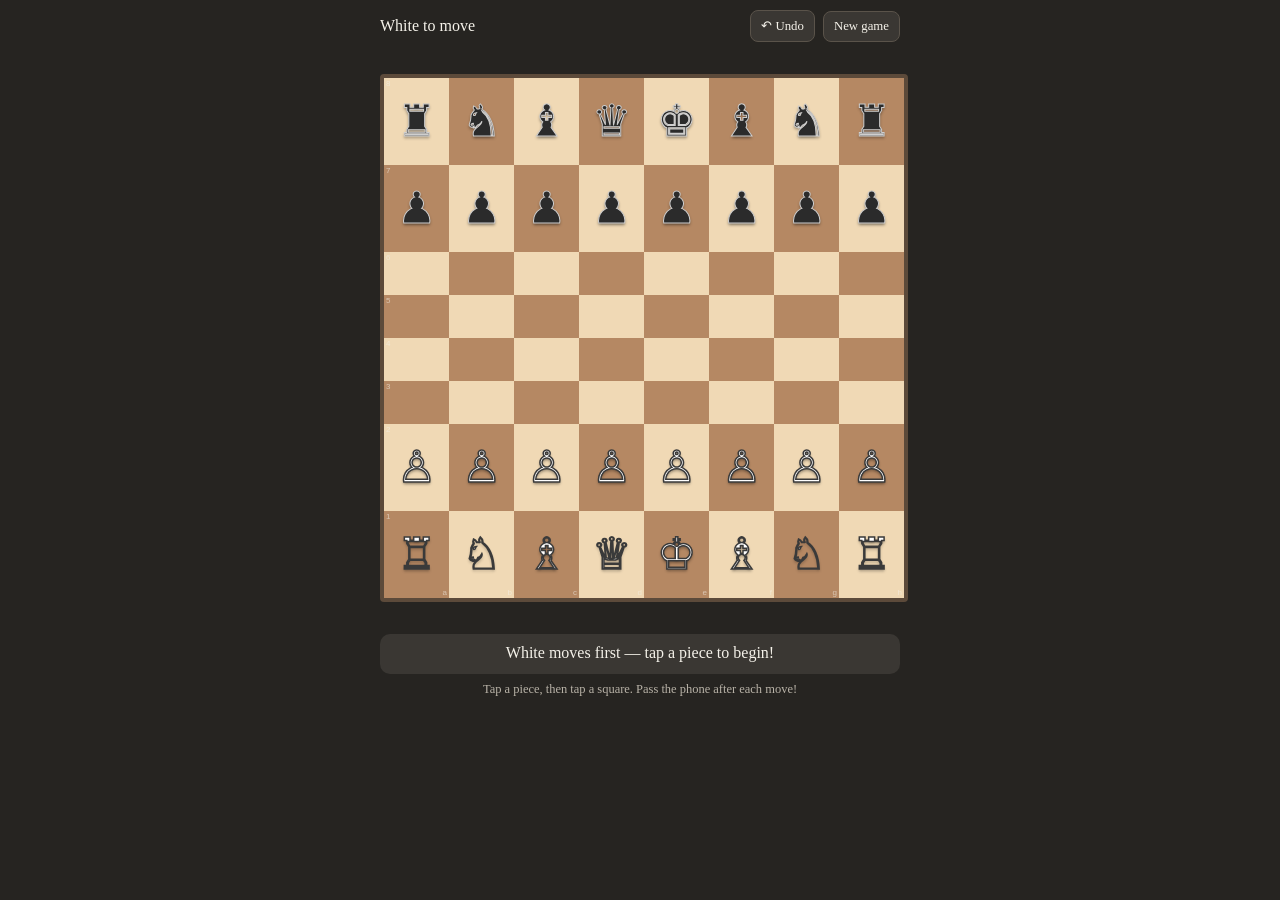
==== chess/index.html @ 0a7b7785 "Add Chess — Pass & Play: full-rules mobile chess game" ====
<!DOCTYPE html>
<html lang="en">
<head>
<meta charset="utf-8">
<meta name="viewport" content="width=device-width, initial-scale=1, user-scalable=no">
<title>Chess — Pass & Play</title>
<style>
:root{--light:#f0d9b5;--dark:#b58863;--bg:#262421;--panel:#3a3733;--text:#f5f2ea;
--muted:#b8b2a7;--accent:#e8b34b;--red:#e05c5c;--sel:#8aaf6e;--last:#c9a45a}
body{margin:0;background:var(--bg);color:var(--text);font-family:Georgia,serif;
padding:10px;max-width:520px;margin:0 auto;-webkit-tap-highlight-color:transparent}
.top{display:flex;gap:8px;align-items:center;margin-bottom:8px}
.status{flex:1;font-size:1rem;line-height:1.2}
.tbtn{background:var(--panel);color:var(--text);border:1px solid #5a534a;border-radius:8px;
padding:7px 10px;font-size:.8rem;cursor:pointer;font-family:inherit}
.pbtn{background:var(--accent);color:#221c10;border:none;border-radius:8px;padding:8px 12px;
font-weight:bold;font-size:.85rem;cursor:pointer;font-family:inherit}
.caprow{font-size:18px;min-height:22px;color:var(--muted);letter-spacing:2px;margin:2px 0}
#boardWrap{position:relative;width:100%;}
#board{display:grid;grid-template-columns:repeat(8,1fr);width:100%;aspect-ratio:1;
border:4px solid #5c4a3a;border-radius:4px;touch-action:manipulation}
.sq{position:relative;display:flex;align-items:center;justify-content:center;user-select:none;cursor:pointer}
.sq.light{background:var(--light)} .sq.dark{background:var(--dark)}
.pc{font-size:min(9.5vw,44px);line-height:1;text-shadow:0 2px 3px rgba(0,0,0,.45);pointer-events:none}
.w .pc{color:#fff;-webkit-text-stroke:1.5px #3a3a3a}
.b .pc{color:#2b2b2b;-webkit-text-stroke:1px #cfcfcf}
.dot{width:26%;height:26%;border-radius:50%;background:rgba(40,80,40,.55);pointer-events:none}
.ring{position:absolute;inset:4px;border:3px solid var(--red);border-radius:50%;pointer-events:none}
.sel{outline:3px solid var(--sel);outline-offset:-3px}
.last{outline:3px solid var(--last);outline-offset:-3px}
.chk{outline:3px solid var(--red);outline-offset:-3px}
.coord{position:absolute;font-size:8px;font-family:sans-serif;opacity:.6;pointer-events:none}
.coord.f{bottom:1px;right:2px}.coord.r{top:1px;left:2px}
.banner{margin:8px 0;padding:10px;border-radius:10px;background:var(--panel);
font-size:1rem;text-align:center;min-height:20px}
.banner.win{background:#4a3b22;border:1px solid var(--accent);font-weight:bold}
.hint{color:var(--muted);font-size:.78rem;text-align:center;margin-top:6px}
</style>
</head>
<body>
<div class="top">
<div class="status" id="status">White to move</div>
<button class="tbtn" id="undoBtn">↶ Undo</button>
<button class="tbtn" id="newBtn">New game</button>
</div>
<div class="caprow" id="capW"></div>
<div id="boardWrap"><div id="board"></div></div>
<div class="caprow" id="capB"></div>
<div class="banner" id="banner"></div>
<div class="hint">Tap a piece, then tap a square. Pass the phone after each move!</div>
<script>
"use strict";
/* ---------- state ---------- */
let S, hist, sel, lastMove, gameOver;
const GLYPH={w:{k:"♔",q:"♕",r:"♖",b:"♗",n:"♘",p:"♙"},b:{k:"♚",q:"♛",r:"♜",b:"♝",n:"♞",p:"♟"}};
const VAL={p:1,n:3,b:3,r:5,q:9,k:0};
function newBoard(){
 const b=[["r","n","b","q","k","b","n","r"],["p","p","p","p","p","p","p","p"],
 [],[],[],[],
 ["P","P","P","P","P","P","P","P"],["R","N","B","Q","K","B","N","R"]];
 // store as objects: uppercase=white
 return b.map(row=>row.map(t=>t?{t:t.toLowerCase(),c:(t===t.toUpperCase()?"w":"b")}:null));
}
function freshState(){
 return {board:newBoard(),turn:"w",cr:{wK:true,wQ:true,bK:true,bQ:true},ep:null,half:0,full:1};
}
function reset(){S=freshState();hist=[];sel=null;lastMove=null;gameOver=false;
 document.getElementById("banner").textContent="";render();}
/* ---------- helpers ---------- */
function inB(r,c){return r>=0&&r<8&&c>=0&&c<8;}
function kingPos(st,col){for(let r=0;r<8;r++)for(let c=0;c<8;c++){const p=st.board[r][c];
 if(p&&p.t==="k"&&p.c===col)return[r,c];}return null;}
function attacked(st,r,c,by){ // is square (r,c) attacked by color `by`?
 const B=st.board;
 // pawns
 const pr=by==="w"?r+1:r-1; // white pawns attack upward (toward row-1)
 for(const dc of[-1,1]){if(inB(pr,c+dc)){const p=B[pr][c+dc];if(p&&p.t==="p"&&p.c===by)return true;}}
 // knights
 for(const[dr,dc]of[[1,2],[2,1],[-1,2],[-2,1],[1,-2],[2,-1],[-1,-2],[-2,-1]]){
  const rr=r+dr,cc=c+dc;if(inB(rr,cc)){const p=B[rr][cc];if(p&&p.t==="n"&&p.c===by)return true;}}
 // king
 for(let dr=-1;dr<=1;dr++)for(let dc=-1;dc<=1;dc++){if(!dr&&!dc)continue;
  const rr=r+dr,cc=c+dc;if(inB(rr,cc)){const p=B[rr][cc];if(p&&p.t==="k"&&p.c===by)return true;}}
 // orthogonal sliders: rook / queen
 for(const[dr,dc]of[[-1,0],[1,0],[0,-1],[0,1]]){let rr=r+dr,cc=c+dc;
  while(inB(rr,cc)){const p=B[rr][cc];if(p){if(p.c===by&&(p.t==="r"||p.t==="q"))return true;break;}rr+=dr;cc+=dc;}}
 // diagonal sliders: bishop / queen
 for(const[dr,dc]of[[-1,-1],[-1,1],[1,-1],[1,1]]){let rr=r+dr,cc=c+dc;
  while(inB(rr,cc)){const p=B[rr][cc];if(p){if(p.c===by&&(p.t==="b"||p.t==="q"))return true;break;}rr+=dr;cc+=dc;}}
 return false;
}
function pseudoMoves(st,r,c){
 const p=st.board[r][c];if(!p)return[];
 const ms=[],col=p.c,B=st.board;
 const push=(rr,cc,flag)=>{ms.push({fr:r,fc:c,tr:rr,tc:cc,flag:flag||null});};
 if(p.t==="p"){
  const dir=col==="w"?-1:1,start=col==="w"?6:1,promo=col==="w"?0:7;
  if(inB(r+dir,c)&&!B[r+dir][c]){push(r+dir,c,r+dir===promo?"promo":null);
   if(r===start&&!B[r+2*dir][c])push(r+2*dir,c);}
  for(const dc of[-1,1]){const rr=r+dir,cc=c+dc;if(!inB(rr,cc))continue;
   const q=B[rr][cc];
   if(q&&q.c!==col)push(rr,cc,rr===promo?"promo":null);
   else if(!q&&st.ep&&st.ep[0]===rr&&st.ep[1]===cc)push(rr,cc,"ep");}
 }else if(p.t==="n"){
  for(const[dr,dc]of[[1,2],[2,1],[-1,2],[-2,1],[1,-2],[2,-1],[-1,-2],[-2,-1]]){
   const rr=r+dr,cc=c+dc;if(inB(rr,cc)&&(!B[rr][cc]||B[rr][cc].c!==col))push(rr,cc);}
 }else if(p.t==="k"){
  for(let dr=-1;dr<=1;dr++)for(let dc=-1;dc<=1;dc++){if(!dr&&!dc)continue;
   const rr=r+dr,cc=c+dc;if(inB(rr,cc)&&(!B[rr][cc]||B[rr][cc].c!==col))push(rr,cc);}
  // castling
  const home=col==="w"?7:0,other=col==="w"?"b":"w";
  if(r===home&&c===4&&!attacked(st,r,c,other)){
   if(st.cr[col+"K"]&&!B[home][5]&&!B[home][6]&&!attacked(st,home,5,other)&&!attacked(st,home,6,other)
    &&B[home][7]&&B[home][7].t==="r"&&B[home][7].c===col)push(home,6,"ck");
   if(st.cr[col+"Q"]&&!B[home][3]&&!B[home][2]&&!B[home][1]
    &&!attacked(st,home,3,other)&&!attacked(st,home,2,other)
    &&B[home][0]&&B[home][0].t==="r"&&B[home][0].c===col)push(home,2,"cq");}
 }else{
  const sets={b:[[[-1,-1],[-1,1],[1,-1],[1,1]]],r:[[[-1,0],[1,0],[0,-1],[0,1]]],
   q:[[[-1,-1],[-1,1],[1,-1],[1,1],[-1,0],[1,0],[0,-1],[0,1]]]};
  for(const[dr,dc]of sets[p.t][0]){let rr=r+dr,cc=c+dc;
   while(inB(rr,cc)){const q=B[rr][cc];
    if(!q)push(rr,cc);else{if(q.c!==col)push(rr,cc);break;}rr+=dr;cc+=dc;}}
 }
 return ms;
}
function applyMove(st,m){
 const B=st.board,p=B[m.fr][m.fc];
 const st2={board:B.map(r=>r.map(x=>x?{...x}:null)),turn:st.turn==="w"?"b":"w",
  cr:{...st.cr},ep:null,half:st.half+1,full:st.full+(st.turn==="b"?1:0)};
 // update castling rights
 if(p.t==="k"){if(p.c==="w"){st2.cr.wK=false;st2.cr.wQ=false;}else{st2.cr.bK=false;st2.cr.bQ=false;}}
 if(p.t==="r"){if(m.fc===0&&m.fr===(p.c==="w"?7:0))st2.cr[p.c+"Q"]=false;
  if(m.fc===7&&m.fr===(p.c==="w"?7:0))st2.cr[p.c+"K"]=false;}
 if(m.tr===(p.c==="w"?7:0)&&m.tc===0)st2.cr.wQ=false;
 if(m.tr===(p.c==="w"?7:0)&&m.tc===7)st2.cr.wK=false;
 if(m.tr===(p.c==="b"?0:0)){if(m.tc===0)st2.cr.bQ=false;if(m.tc===7)st2.cr.bK=false;}
 st2.board[m.tr][m.tc]=p;st2.board[m.fr][m.fc]=null;
 if(m.flag==="ep")st2.board[m.fr][m.tc]=null; // captured pawn sits beside
 if(p.t==="p"&&Math.abs(m.tr-m.fr)===2)st2.ep=[(m.fr+m.tr)/2,m.fc];
 if(m.flag==="ck"){st2.board[m.tr][5]=st2.board[m.tr][7];st2.board[m.tr][7]=null;}
 if(m.flag==="cq"){st2.board[m.tr][3]=st2.board[m.tr][0];st2.board[m.tr][0]=null;}
 if(m.flag==="promo")st2.board[m.tr][m.tc]={t:"q",c:p.c};
 if(p.t==="p"||B[m.tr][m.tc])st2.half=0;
 return st2;
}
function legalMoves(st,fr,fc){
 const out=[];const p=st.board[fr][fc];if(!p||p.c!==st.turn)return out;
 for(const m of pseudoMoves(st,fr,fc)){
  const s2=applyMove(st,m);
  const kp=kingPos(s2,p.c);
  if(!attacked(s2,kp[0],kp[1],p.c==="w"?"b":"w"))out.push(m);
 }
 return out;
}
function allLegal(st){const L=[];for(let r=0;r<8;r++)for(let c=0;c<8;c++){
 if(st.board[r][c]&&st.board[r][c].c===st.turn)for(const m of legalMoves(st,r,c))L.push(m);}return L;}
function insufficient(st){
 const ps=[];for(let r=0;r<8;r++)for(let c=0;c<8;c++){const p=st.board[r][c];if(p&&p.t!=="k")ps.push({t:p.t,r,c});}
 if(ps.length===0)return true;
 if(ps.length===1&&(ps[0].t==="b"||ps[0].t==="n"))return true;
 if(ps.length===2&&ps.every(x=>x.t==="b")&&(ps[0].r+ps[0].c)%2===(ps[1].r+ps[1].c)%2)return true;
 return false;
}
const FILES="abcdefgh";
function posKey(st){let s=st.turn+JSON.stringify(st.cr)+(st.ep?st.ep.join(""):"");
 for(let r=0;r<8;r++)for(let c=0;c<8;c++){const p=st.board[r][c];s+=p?(p.c+p.t):"-";}return s;}
function evalEnd(st){
 const moves=allLegal(st);
 const inChk=attacked(st,...kingPos(st,st.turn),st.turn==="w"?"b":"w");
 if(moves.length===0)return inChk?"checkmate":"stalemate";
 if(st.half>=100)return"50-move draw";
 if(insufficient(st))return"insufficient material";
 return null;
}
/* ---------- rendering ---------- */
let repCount={};
function render(){
 const board=document.getElementById("board");board.innerHTML="";
 const flipped=false; // fixed orientation: white at bottom
 for(let r=0;r<8;r++)for(let c=0;c<8;c++){
  const d=document.createElement("div");
  d.className="sq "+(((r+c)%2===0)?"light":"dark");
  d.dataset.r=r;d.dataset.c=c;
  if(lastMove&&((lastMove.fr===r&&lastMove.fc===c)||(lastMove.tr===r&&lastMove.tc===c)))d.classList.add("last");
  if(sel&&sel.r===r&&sel.c===c)d.classList.add("sel");
  const p=S.board[r][c];
  if(p){d.classList.add(p.c);d.innerHTML='<span class="pc">'+GLYPH[p.c][p.t]+"</span>";}
  if(sel&&sel.moves)for(const m of sel.moves)if(m.tr===r&&m.tc===c){
   const mk=document.createElement("div");
   if(S.board[r][c])mk.className="ring";else mk.className="dot";
   d.appendChild(mk);}
  if(r===7)board.lastChild;
  board.appendChild(d);
  if(c===0){const lab=document.createElement("span");lab.className="coord r";lab.textContent=8-r;d.appendChild(lab);}
  if(r===7){const lab=document.createElement("span");lab.className="coord f";lab.textContent=FILES[c];d.appendChild(lab);}
 }
 // king in check highlight
 const kp=kingPos(S,S.turn);
 if(attacked(S,kp[0],kp[1],S.turn==="w"?"b":"w")){
  const el=board.children[kp[0]*8+kp[1]];el.classList.add("chk");}
 // captured pieces rows: pieces White captured (black glyphs) / Black captured (white glyphs)
 const capW=[],capB=[];
 for(const h of hist){const cp=h.m.captured;if(!cp)continue;
  const g=GLYPH[cp.c][cp.t];
  if(cp.c==="b")capW.push(g);else capB.push(g);}
 document.getElementById("capW").textContent=capW.join(" ");
 document.getElementById("capB").textContent=capB.join(" ");
 document.getElementById("undoBtn").disabled=hist.length===0;
}
/* captured pieces: track on moves */
function capLetter(t){return {p:"♟",n:"♞",b:"♝",r:"♜",q:"♛"}[t]||"";}
/* ---------- interaction ---------- */
document.getElementById("board").addEventListener("click",e=>{
 if(gameOver)return;
 const sq=e.target.closest(".sq");if(!sq)return;
 const r=+sq.dataset.r,c=+sq.dataset.c;
 const p=S.board[r][c];
 if(sel){
  const m=sel.moves.find(m=>m.tr===r&&m.tc===c);
  if(m){doMove(m);return;}
 }
 if(p&&p.c===S.turn){sel={r,c,moves:legalMoves(S,r,c)};}
 else sel=null;
 render();
});
function doMove(m){
 const cap=S.board[m.tr][m.tc]||(m.flag==="ep"?{t:"p",c:S.turn==="w"?"b":"w"}:null);
 const before=posKey(S);
 hist.push({S:JSON.parse(JSON.stringify(S)),m:{...m,captured:cap?{t:cap.t,c:cap.c}:null}});
 S=applyMove(S,m);lastMove=m;sel=null;
 const key=posKey(S);repCount[key]=(repCount[key]||0)+1;
 const banner=document.getElementById("banner");banner.className="banner";
 const end=evalEnd(S);
 if(end==="checkmate"){gameOver=true;
  const winner=S.turn==="w"?"Black":"White";
  banner.classList.add("win");
  banner.textContent="🏆 Checkmate! "+winner+" wins!";
  showWin(winner+" wins by checkmate!");
 }else if(end==="stalemate"){gameOver=true;banner.textContent="Stalemate — it's a draw.";showWin("Stalemate — draw!");}
 else if(end){gameOver=true;banner.textContent="Draw ("+end+").";showWin("Draw: "+end);}
 else banner.textContent=(S.turn==="w"?"White":"Black")+" to move"+(attacked(S,...kingPos(S,S.turn),S.turn==="w"?"b":"w")?" — CHECK!":"");
 render();
}
function showWin(text){
 // subtle full-screen overlay text — simple: also put in title
 document.title=text;
}
let newArmed=false;const nb=document.getElementById("newBtn");
document.getElementById("newBtn").onclick=()=>{
 if(hist.length&&!newArmed){newArmed=true;nb.textContent="Sure? Tap again";
  setTimeout(()=>{newArmed=false;nb.textContent="New game";},2500);return;}
 newArmed=false;nb.textContent="New game";repCount={};reset();};
document.getElementById("undoBtn").onclick=()=>{
 if(!hist.length)return;const h=hist.pop();S=h.S;lastMove=hist.length?hist[hist.length-1].m:null;
 gameOver=false;document.getElementById("banner").className="banner";
 repCount={};for(const hh of hist){const k=posKey(hh.S);repCount[k]=(repCount[k]||0)+1;}
 const k2=posKey(S);repCount[k2]=(repCount[k2]||0)+1;
 document.getElementById("banner").textContent=(S.turn==="w"?"White":"Black")+" to move";sel=null;render();};
/* start */
reset();
document.getElementById("banner").textContent="White moves first — tap a piece to begin!";
</script>
</body>
</html>
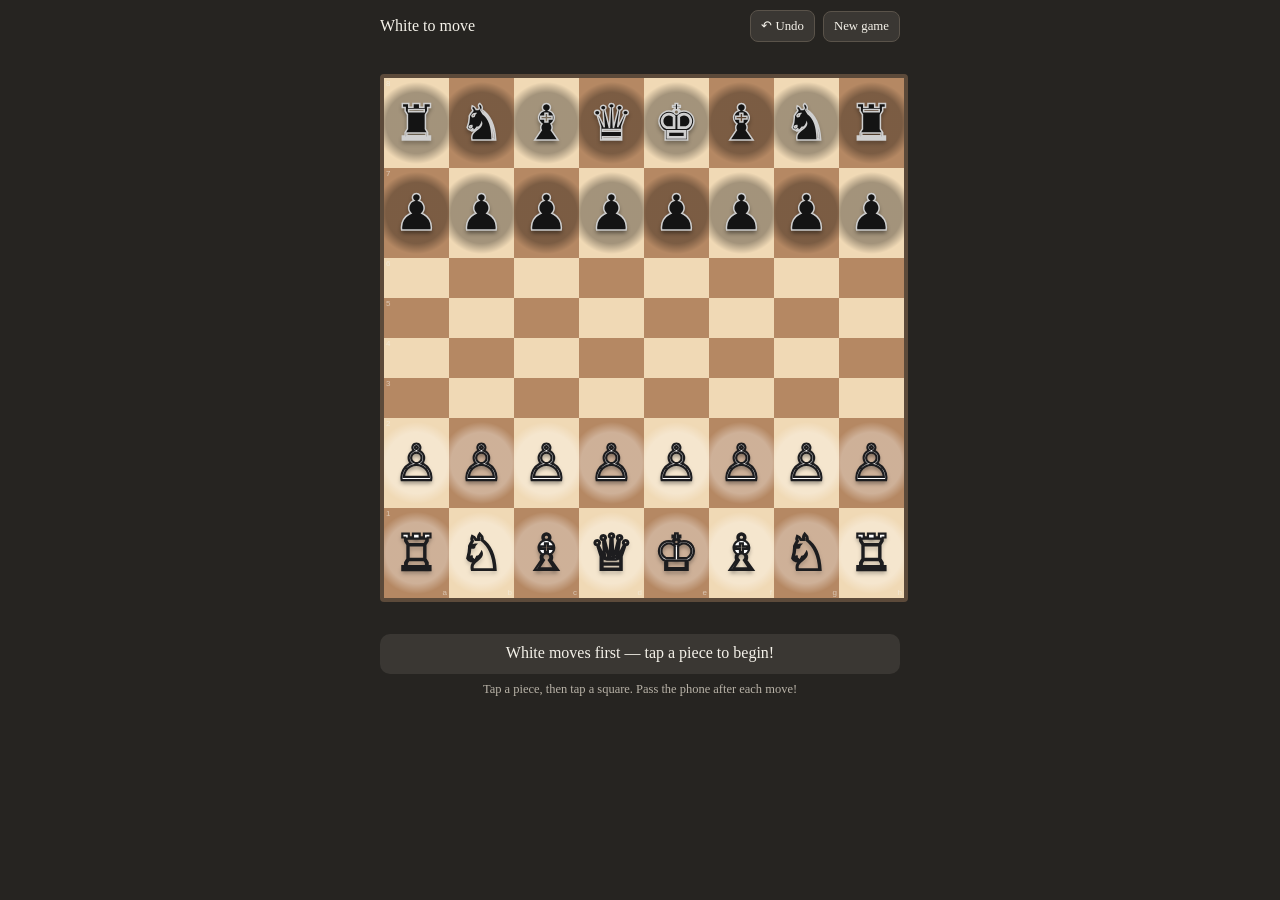
==== commit 2e113d34: "Improve chess piece visibility: stronger white/black contrast with side halos" ====
--- a/chess/index.html
+++ b/chess/index.html
@@ -21,9 +21,14 @@
 border:4px solid #5c4a3a;border-radius:4px;touch-action:manipulation}
 .sq{position:relative;display:flex;align-items:center;justify-content:center;user-select:none;cursor:pointer}
 .sq.light{background:var(--light)} .sq.dark{background:var(--dark)}
-.pc{font-size:min(9.5vw,44px);line-height:1;text-shadow:0 2px 3px rgba(0,0,0,.45);pointer-events:none}
-.w .pc{color:#fff;-webkit-text-stroke:1.5px #3a3a3a}
-.b .pc{color:#2b2b2b;-webkit-text-stroke:1px #cfcfcf}
+.pc{font-size:min(10.5vw,50px);line-height:1;pointer-events:none;
+ display:flex;align-items:center;justify-content:center;width:100%;height:100%}
+.w .pc{color:#fefefe;-webkit-text-stroke:2.2px #1d1d1f;
+ background:radial-gradient(circle,rgba(255,255,255,.34) 55%,rgba(255,255,255,0) 74%);
+ text-shadow:0 3px 4px rgba(0,0,0,.5)}
+.b .pc{color:#141414;-webkit-text-stroke:1.5px #cfcfcf;
+ background:radial-gradient(circle,rgba(0,0,0,.32) 55%,rgba(0,0,0,0) 74%);
+ text-shadow:0 3px 4px rgba(0,0,0,.45)}
 .dot{width:26%;height:26%;border-radius:50%;background:rgba(40,80,40,.55);pointer-events:none}
 .ring{position:absolute;inset:4px;border:3px solid var(--red);border-radius:50%;pointer-events:none}
 .sel{outline:3px solid var(--sel);outline-offset:-3px}
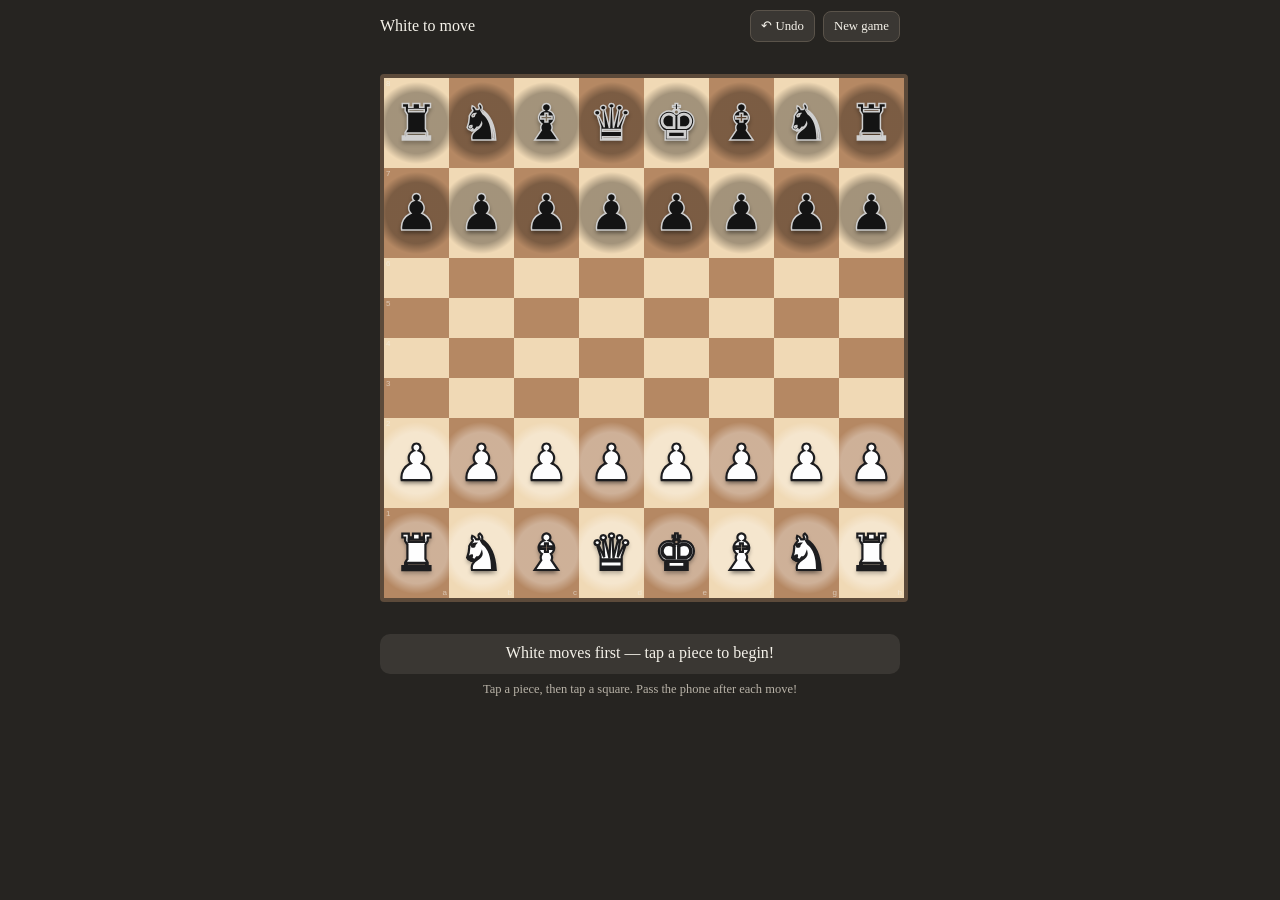
==== commit 9c9d7f9b: "Make white pieces solid-filled glyphs for clear white/black distinction" ====
--- a/chess/index.html
+++ b/chess/index.html
@@ -57,7 +57,7 @@
 "use strict";
 /* ---------- state ---------- */
 let S, hist, sel, lastMove, gameOver;
-const GLYPH={w:{k:"♔",q:"♕",r:"♖",b:"♗",n:"♘",p:"♙"},b:{k:"♚",q:"♛",r:"♜",b:"♝",n:"♞",p:"♟"}};
+const GLYPH={w:{k:"♚",q:"♛",r:"♜",b:"♝",n:"♞",p:"♟"},b:{k:"♚",q:"♛",r:"♜",b:"♝",n:"♞",p:"♟"}};
 const VAL={p:1,n:3,b:3,r:5,q:9,k:0};
 function newBoard(){
  const b=[["r","n","b","q","k","b","n","r"],["p","p","p","p","p","p","p","p"],
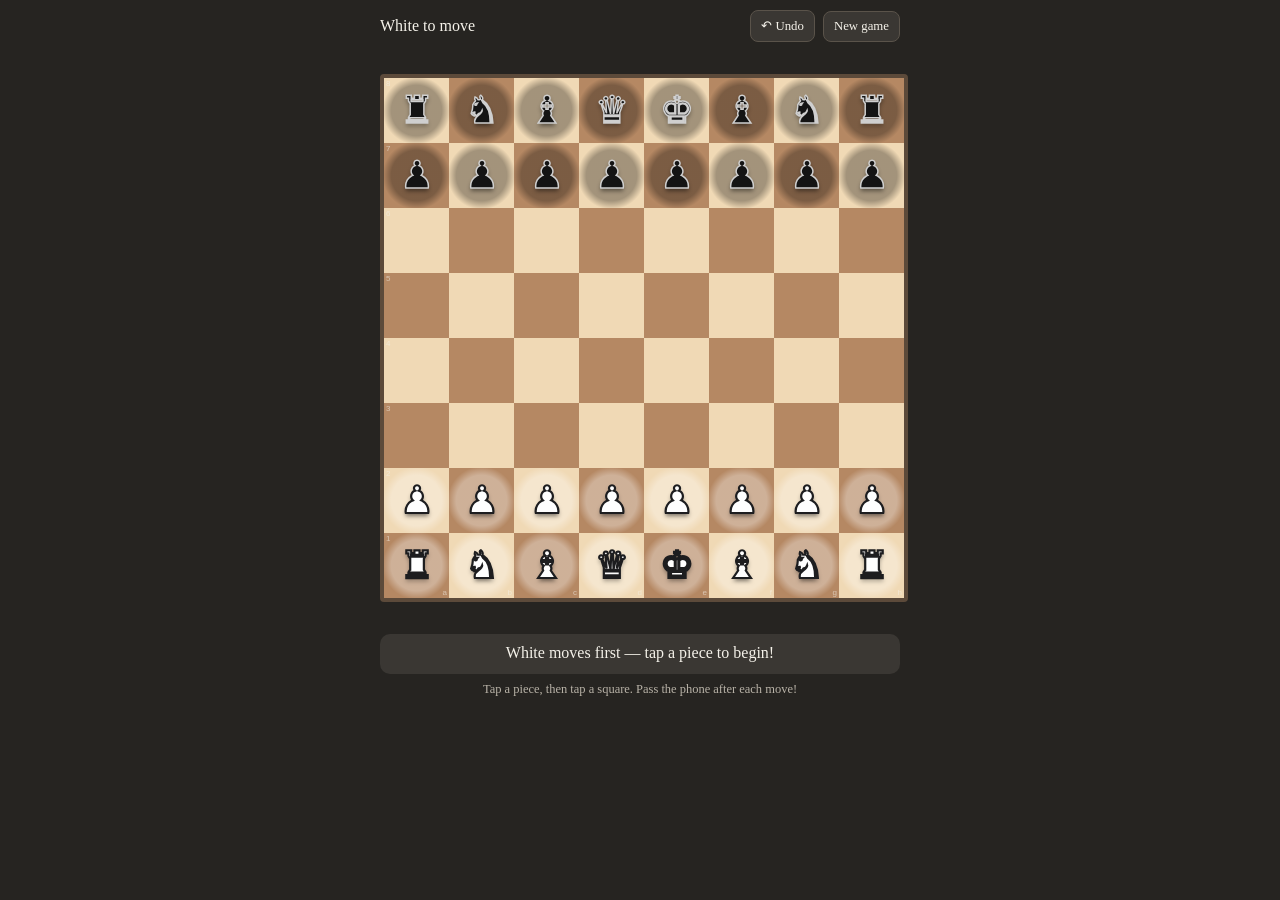
==== commit 314c86e3: "Fix square compression: equal grid rows + container-relative piece sizing" ====
--- a/chess/index.html
+++ b/chess/index.html
@@ -17,11 +17,11 @@
 font-weight:bold;font-size:.85rem;cursor:pointer;font-family:inherit}
 .caprow{font-size:18px;min-height:22px;color:var(--muted);letter-spacing:2px;margin:2px 0}
 #boardWrap{position:relative;width:100%;}
-#board{display:grid;grid-template-columns:repeat(8,1fr);width:100%;aspect-ratio:1;
+#board{display:grid;grid-template-columns:repeat(8,minmax(0,1fr));grid-template-rows:repeat(8,minmax(0,1fr));width:100%;aspect-ratio:1;
 border:4px solid #5c4a3a;border-radius:4px;touch-action:manipulation}
-.sq{position:relative;display:flex;align-items:center;justify-content:center;user-select:none;cursor:pointer}
+.sq{position:relative;display:flex;align-items:center;justify-content:center;user-select:none;cursor:pointer;container-type:size;min-width:0;min-height:0}
 .sq.light{background:var(--light)} .sq.dark{background:var(--dark)}
-.pc{font-size:min(10.5vw,50px);line-height:1;pointer-events:none;
+.pc{font-size:min(10.5vw,50px);font-size:58cqw;line-height:1;pointer-events:none;
  display:flex;align-items:center;justify-content:center;width:100%;height:100%}
 .w .pc{color:#fefefe;-webkit-text-stroke:2.2px #1d1d1f;
  background:radial-gradient(circle,rgba(255,255,255,.34) 55%,rgba(255,255,255,0) 74%);
